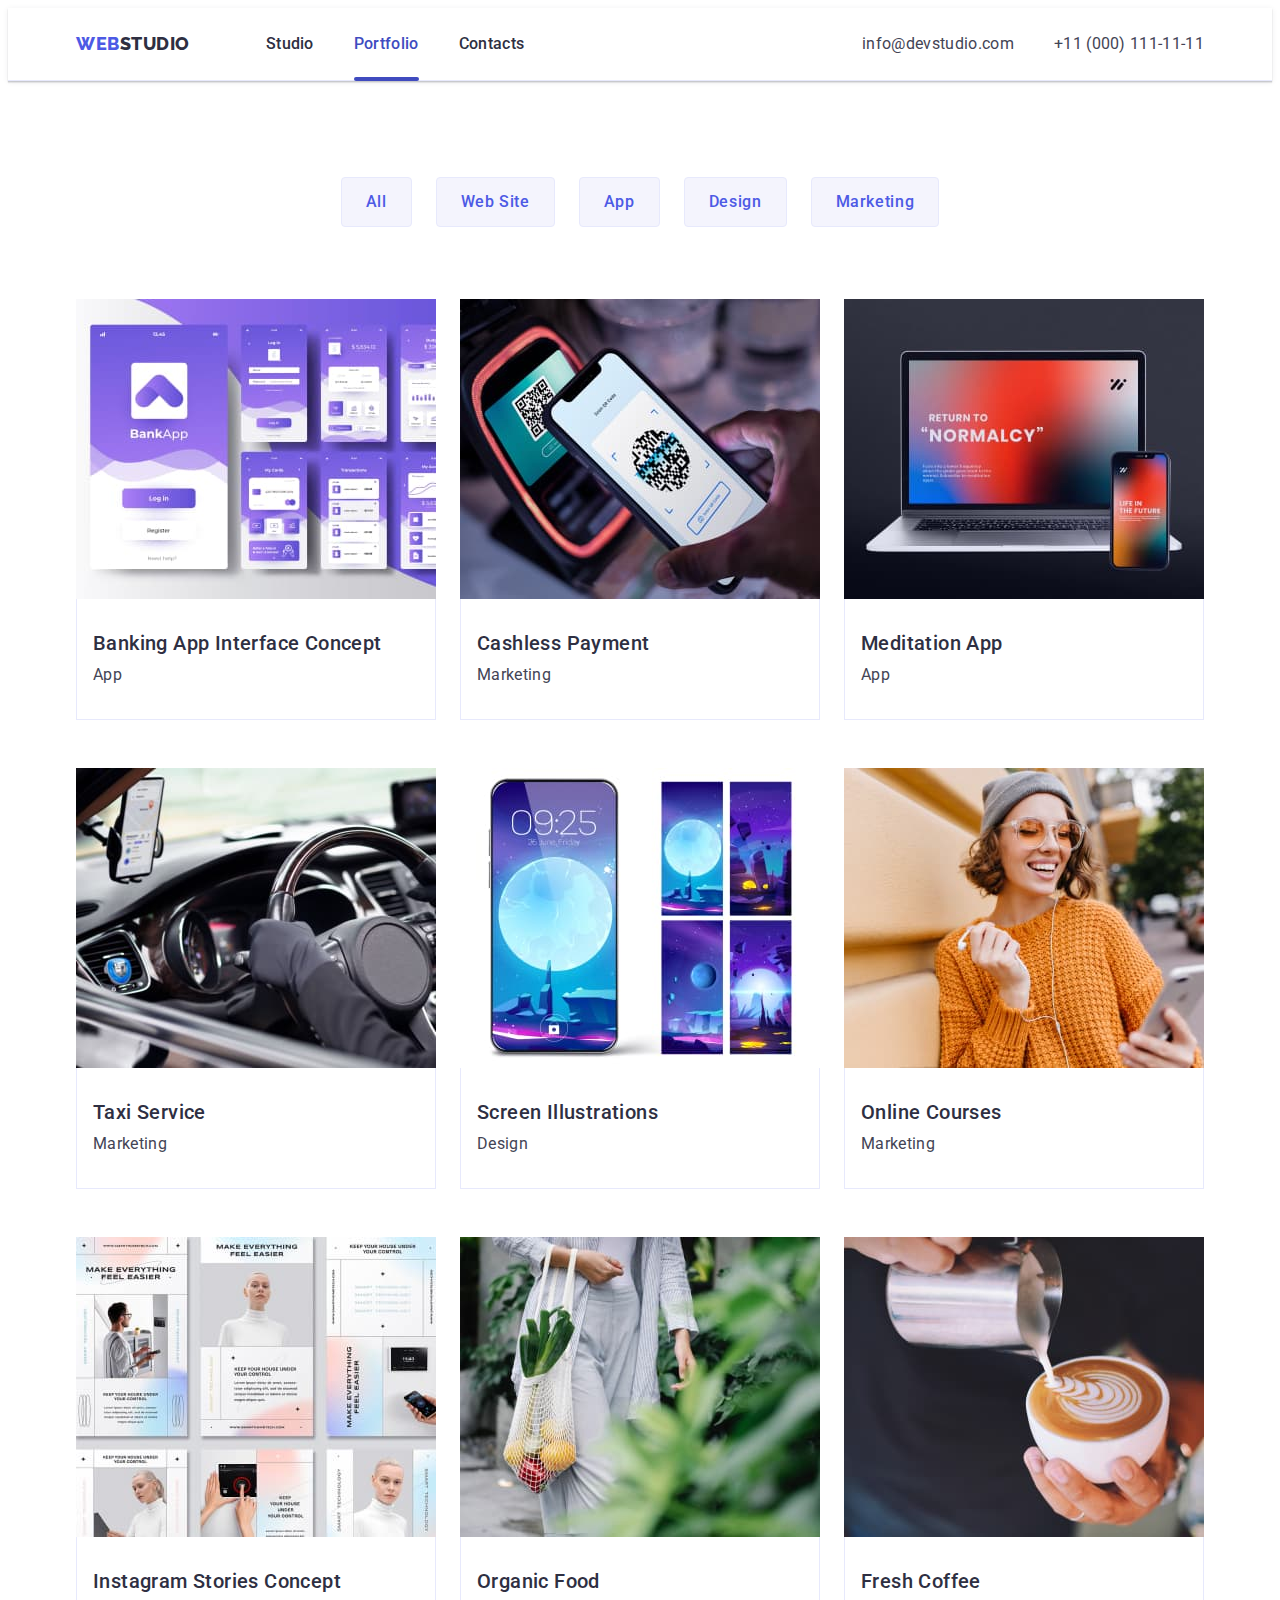
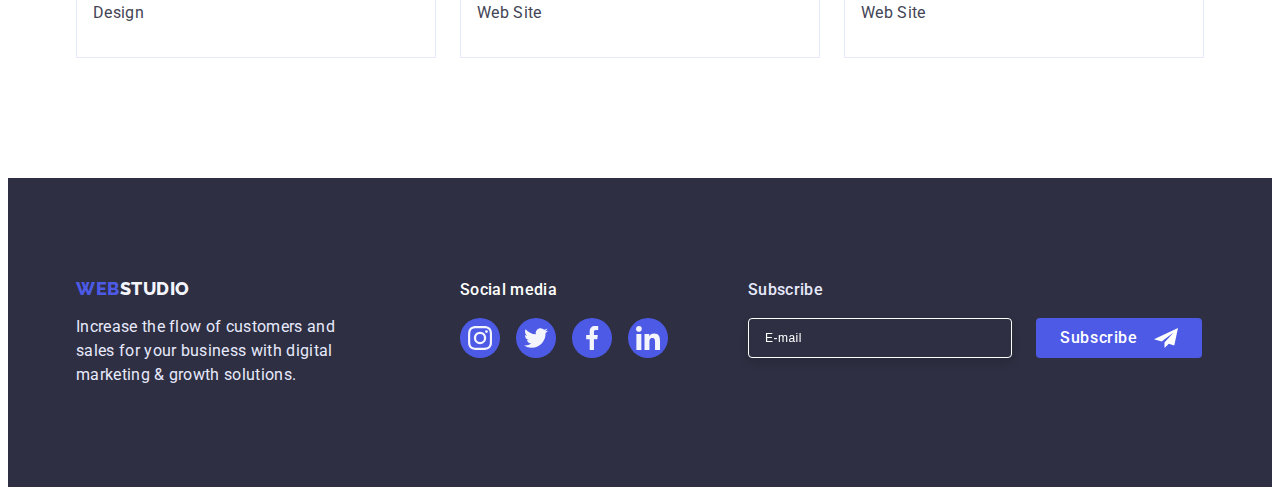
==== portfolio.html @ 3fc8515e "Initial commit" ====
<!DOCTYPE html>
<html lang="en">
  <head>
    <meta charset="UTF-8" />
    <meta http-equiv="X-UA-Compatible" content="IE=edge" />
    <meta name="viewport" content="width=device-width, initial-scale=1.0" />
    <title>WebStudio</title>
    <link rel="preconnect" href="https://fonts.googleapis.com" />
    <link rel="preconnect" href="https://fonts.gstatic.com" crossorigin />
    <link
      href="https://fonts.googleapis.com/css2?family=Raleway:wght@800&family=Roboto:wght@400;500;700;900&display=swap"
      rel="stylesheet"
    />
    <link
      rel="stylesheet"
      href="https://cdnjs.cloudflare.com/ajax/libs/modern-normalize/1.1.0/modern-normalize.min.css"
      integrity="sha512-wpPYUAdjBVSE4KJnH1VR1HeZfpl1ub8YT/NKx4PuQ5NmX2tKuGu6U/JRp5y+Y8XG2tV+wKQpNHVUX03MfMFn9Q=="
      crossorigin="anonymous"
      referrerpolicy="no-referrer"
    />
    <link rel="stylesheet" href="./css/styles.css" />
  </head>
  <body>
    <!-- Top line -->
    <header class="top-line">
      <div class="container">
        <div class="nav-box">
          <nav class="navigation">
            <a href="./index.html" class="logo link"
              >Web<span class="decoration-color">Studio</span></a
            >
            <ul class="site-nav list">
              <li class="site-nav-item">
                <a href="./index.html" class="site-nav-link link">Studio</a>
              </li>
              <li class="site-nav-item">
                <a
                  href="./portfolio.html"
                  class="site-nav-link current-page link"
                  >Portfolio</a
                >
              </li>
              <li class="site-nav-item">
                <a href="" class="site-nav-link link">Contacts</a>
              </li>
            </ul>
          </nav>

          <address class="contact">
            <ul class="contact-list list">
              <li class="contact-item">
                <a href="mailto:info@devstudio.com" class="contact-link link"
                  >info@devstudio.com</a
                >
              </li>
              <li class="contact-item">
                <a href="tel:+110001111111" class="contact-link link"
                  >+11 (000) 111-11-11</a
                >
              </li>
            </ul>
          </address>
        </div>
      </div>
    </header>

    <!-- Filters -->
    <main>
      <section class="portfolio-hero">
        <div class="container">
          <h1 class="portfolio-main">Main content</h1>
          <ul class="portfolio-nav list">
            <li class="portfolio-nav-item">
              <button type="button" class="button-portfolio">All</button>
            </li>
            <li class="portfolio-nav-item">
              <button type="button" class="button-portfolio">Web Site</button>
            </li>
            <li class="portfolio-nav-item">
              <button type="button" class="button-portfolio">App</button>
            </li>
            <li class="portfolio-nav-item">
              <button type="button" class="button-portfolio">Design</button>
            </li>
            <li class="portfolio-nav-item">
              <button type="button" class="button-portfolio">Marketing</button>
            </li>
          </ul>

          <ul class="portfolio-list list">
            <!-- Row 1 -->
            <li class="portfolio-item">
              <a href="" class="card-link link">
                <div class="card">
                  <img
                    src="./images/img4.jpg"
                    alt="Banking App Interface Concept"
                    width="360"
                  />
                  <p class="overlay text">
                    14 Stylish and User-Friendly App Design Concepts · Task
                    Manager App · Calorie Tracker App · Exotic Fruit Ecommerce
                    App · Cloud Storage App
                  </p>
                </div>

                <div class="card-content">
                  <h2 class="portfolio-card description-title">
                    Banking App Interface Concept
                  </h2>
                  <p class="card-text text">App</p>
                </div>
              </a>
            </li>

            <li class="portfolio-item">
              <a href="" class="card-link link">
                <div class="card">
                  <img
                    src="./images/img5.jpg"
                    alt="Cashless Payment"
                    width="360"
                  />
                  <p class="overlay text">
                    14 Stylish and User-Friendly App Design Concepts · Task
                    Manager App · Calorie Tracker App · Exotic Fruit Ecommerce
                    App · Cloud Storage App
                  </p>
                </div>

                <div class="card-content">
                  <h2 class="portfolio-card description-title">
                    Cashless Payment
                  </h2>
                  <p class="card-text text">Marketing</p>
                </div>
              </a>
            </li>

            <li class="portfolio-item">
              <a href="" class="card-link link">
                <div class="card">
                  <img
                    src="./images/img6.jpg"
                    alt="Meditaion App"
                    width="360"
                  />
                  <p class="overlay text">
                    14 Stylish and User-Friendly App Design Concepts · Task
                    Manager App · Calorie Tracker App · Exotic Fruit Ecommerce
                    App · Cloud Storage App
                  </p>
                </div>

                <div class="card-content">
                  <h2 class="portfolio-card description-title">
                    Meditation App
                  </h2>
                  <p class="card-text text">App</p>
                </div>
              </a>
            </li>

            <!-- Row 2 -->
            <li class="portfolio-item">
              <a href="" class="card-link link">
                <div class="card">
                  <img src="./images/img7.jpg" alt="Taxi Service" width="360" />
                  <p class="overlay text">
                    14 Stylish and User-Friendly App Design Concepts · Task
                    Manager App · Calorie Tracker App · Exotic Fruit Ecommerce
                    App · Cloud Storage App
                  </p>
                </div>

                <div class="card-content">
                  <h2 class="portfolio-card description-title">Taxi Service</h2>
                  <p class="card-text text">Marketing</p>
                </div>
              </a>
            </li>

            <li class="portfolio-item">
              <a href="" class="card-link link">
                <div class="card">
                  <img
                    src="./images/img8.jpg"
                    alt="Screen Illustrations"
                    width="360"
                  />
                  <p class="overlay text">
                    14 Stylish and User-Friendly App Design Concepts · Task
                    Manager App · Calorie Tracker App · Exotic Fruit Ecommerce
                    App · Cloud Storage App
                  </p>
                </div>

                <div class="card-content">
                  <h2 class="portfolio-card description-title">
                    Screen Illustrations
                  </h2>
                  <p class="card-text text">Design</p>
                </div>
              </a>
            </li>

            <li class="portfolio-item">
              <a href="" class="card-link link">
                <div class="card">
                  <img
                    src="./images/img9.jpg"
                    alt="Online Courses"
                    width="360"
                  />
                  <p class="overlay text">
                    14 Stylish and User-Friendly App Design Concepts · Task
                    Manager App · Calorie Tracker App · Exotic Fruit Ecommerce
                    App · Cloud Storage App
                  </p>
                </div>

                <div class="card-content">
                  <h2 class="portfolio-card description-title">
                    Online Courses
                  </h2>
                  <p class="card-text text">Marketing</p>
                </div>
              </a>
            </li>

            <!-- Row 3 -->
            <li class="portfolio-item">
              <a href="" class="card-link link">
                <div class="card">
                  <img
                    src="./images/img10.jpg"
                    alt="Instagram Stories Concept"
                    width="360"
                  />
                  <p class="overlay text">
                    14 Stylish and User-Friendly App Design Concepts · Task
                    Manager App · Calorie Tracker App · Exotic Fruit Ecommerce
                    App · Cloud Storage App
                  </p>
                </div>

                <div class="card-content">
                  <h2 class="portfolio-card description-title">
                    Instagram Stories Concept
                  </h2>
                  <p class="card-text text">Design</p>
                </div>
              </a>
            </li>

            <li class="portfolio-item">
              <a href="" class="card-link link">
                <div class="card">
                  <img
                    src="./images/img11.jpg"
                    alt="Organic Food"
                    width="360"
                  />
                  <p class="overlay text">
                    14 Stylish and User-Friendly App Design Concepts · Task
                    Manager App · Calorie Tracker App · Exotic Fruit Ecommerce
                    App · Cloud Storage App
                  </p>
                </div>

                <div class="card-content">
                  <h2 class="portfolio-card description-title">Organic Food</h2>
                  <p class="card-text text">Web Site</p>
                </div>
              </a>
            </li>

            <li class="portfolio-item">
              <a href="" class="card-link link">
                <div class="card">
                  <img
                    src="./images/img12.jpg"
                    alt="Fresh Coffee"
                    width="360"
                  />
                  <p class="overlay text">
                    14 Stylish and User-Friendly App Design Concepts · Task
                    Manager App · Calorie Tracker App · Exotic Fruit Ecommerce
                    App · Cloud Storage App
                  </p>
                </div>

                <div class="card-content">
                  <h2 class="portfolio-card description-title">Fresh Coffee</h2>
                  <p class="card-text text">Web Site</p>
                </div>
              </a>
            </li>
          </ul>
        </div>
      </section>
    </main>

    <!-- Footer -->
    <footer class="footer">
      <div class="footer-content container">
        <div class="footer-logo">
          <a href="./index.html" class="logo link"
            >Web<span class="decoration-color-footer">Studio</span></a
          >
          <p class="footer-text">
            Increase the flow of customers and sales for your business with
            digital marketing & growth solutions.
          </p>
        </div>

        <div class="footer-social-links">
          <p class="soc-link-text">Social media</p>
          <ul class="footer-social-list list">
            <li class="footer-social-item">
              <a href="" class="footer-social-link">
                <svg class="footer-social-icon" width="24" height="24">
                  <use href="./images/icons.svg#icon-instagram"></use>
                </svg>
              </a>
            </li>
            <li class="footer-social-item">
              <a href="" class="footer-social-link">
                <svg class="footer-social-icon" width="24" height="24">
                  <use href="./images/icons.svg#icon-twitter"></use>
                </svg>
              </a>
            </li>
            <li class="footer-social-item">
              <a href="" class="footer-social-link">
                <svg class="footer-social-icon" width="24" height="24">
                  <use href="./images/icons.svg#icon-facebook"></use>
                </svg>
              </a>
            </li>
            <li class="footer-social-item">
              <a href="" class="footer-social-link">
                <svg class="footer-social-icon" width="24" height="24">
                  <use href="./images/icons.svg#icon-linkedin"></use>
                </svg>
              </a>
            </li>
          </ul>
        </div>

        <div class="footer-subscribe-form">
          <p class="subscribe-form-text">Subscribe</p>
          <form class="footer-form">
            <label class="footer-form-field">
              <input
                type="email"
                name="email"
                class="footer-form-input"
                placeholder="E-mail"
              />
            </label>
            <button type="submit" class="footer-form-submit">
              Subscribe
              <svg class="footer-form-submit-icon" width="24" height="24">
                <use href="./images/icons.svg#icon-send_icon"></use>
              </svg>
            </button>
          </form>
        </div>
      </div>
    </footer>
  </body>
</html>
---- css/styles.css ----
:root {
  --primery-text-color: #434455;
  --title-text-color: #2e2f42;
  --main-beckground-color: #e5e5e5;
  --dark-beckground-color: #2e2f42;
  --primery-brand: #4d5ae5;
  --accent: #e7e9fc;
  --white: #ffffff;
  --light: #f4f4fd;
  --subtitle-text: #8e8f99;
  --pressed: #404bbf;
  --success: #31d0aa;

  --card-set-gap: 24px;
}

html {
  box-sizing: border-box;
}
*,
*::before,
*::after {
  box-sizing: border-box;
}

body {
  background-color: var(--white);
  color: var(--primery-text-color);
  font-family: "Roboto", sans-serif;
  font-size: 16px;
}

h1,
h2,
h3,
h4,
h5,
h6,
p,
ul {
  margin: 0;
  padding: 0;
}

img {
  display: block;
  max-width: 100%;
  height: auto;
}

button {
  cursor: pointer;
}

.list {
  list-style: none;
}

.link {
  text-decoration: none;
}

.text {
  color: var(--primery-text-color);
  line-height: 1.5;
  letter-spacing: 0.02em;
}

.visually-hiden {
  position: absolute;
  width: 1px;
  height: 1px;
  margin: -1px;
  border: 0;
  padding: 0;
  white-space: nowrap;
  clip-path: inset(100%);
  clip: rect(0 0 0 0);
  overflow: hidden;
}

/* header */

.top-line {
  border-bottom: 1px solid #e7e9fc;
  box-shadow: 0px 2px 1px rgba(46, 47, 66, 0.08),
    0px 1px 1px rgba(46, 47, 66, 0.16), 0px 1px 6px rgba(46, 47, 66, 0.08);
}

/* outline: 2px solid tomato; */

.container {
  width: 1158px;
  margin: 0 auto;
  padding: 0 15px;
}

.nav-box {
  display: flex;
}

.logo {
  font-family: "Raleway", sans-serif;
  font-style: normal;
  font-weight: 800;
  font-size: 18px;
  line-height: 1.17;
  letter-spacing: 0.03em;
  text-transform: uppercase;
  color: var(--primery-brand);
}

.navigation {
  display: flex;
  align-items: center;
}

.decoration-color {
  color: var(--title-text-color);
}

.site-nav {
  display: flex;
  margin-left: 76px;

  font-weight: 500;
  line-height: 1.5;
  letter-spacing: 0.02em;
}

.site-nav .site-nav-item + .site-nav-item {
  margin-left: 40px;
}

.site-nav-link {
  position: relative;
  display: block;
  padding-top: 24px;
  padding-bottom: 24px;

  color: var(--title-text-color);

  transition: color 250ms cubic-bezier(0.4, 0, 0.2, 1);
}

.current-page {
  color: var(--pressed);
}

.current-page::after {
  content: " ";
  position: absolute;
  left: 0;
  bottom: -1px;

  display: block;
  width: 100%;
  height: 4px;
  border-radius: 2px;
  background-color: var(--pressed);
}

.site-nav-link:hover,
.site-nav-link:focus {
  color: var(--pressed);
}

/* .site-nav-link::after {
  content: "";
  position: absolute;
  left: 0;
  bottom: 0;

  display: block;
  width: 100%;
  height: 4px;
  border-radius: 2px;
  background-color: var(--pressed);
  opacity: 0;

  transition: opacity 250ms cubic-bezier(0.4, 0, 0.2, 1);
}

.site-nav-link:hover::after,
.site-nav-link:focus::after {
  opacity: 1;
} */

.contact {
  margin-left: auto;
  font-style: normal;
}

.contact-list {
  display: flex;
}

.contact-list .contact-item + .contact-item {
  margin-left: 40px;
}

.contact-link {
  display: block;
  padding-top: 24px;
  padding-bottom: 24px;

  transition: color 250ms cubic-bezier(0.4, 0, 0.2, 1);

  color: var(--primery-text-color);
  line-height: 1.5;
  letter-spacing: 0.02em;
}

.contact-link:hover,
.contact-link:focus {
  color: var(--pressed);
}

/* hero image */

.hero-image {
  margin: 0 auto;
  padding: 188px 0;
  max-width: 1440px;

  background-image: linear-gradient(
      rgba(46, 47, 66, 0.7),
      rgba(46, 47, 66, 0.7)
    ),
    url(../images/hero-bg.jpg);
  background-repeat: no-repeat;
  background-position: center;
  background-size: cover;
  background-color: var(--dark-beckground-color);

  color: var(--white);
  text-align: center;
}

.hero-text {
  width: 496px;
  margin: 0 auto;

  font-size: 56px;
  line-height: 1.07;
  text-align: center;
  letter-spacing: 0.02em;
}

/* button */

.button {
  padding: 16px 32px;
  margin-top: 48px;
  min-width: 169px;
  border: transparent;
  border-radius: 4px;
  box-shadow: 0px 4px 4px rgba(0, 0, 0, 0.15);

  transition: background-color 250ms cubic-bezier(0.4, 0, 0.2, 1);

  color: var(--white);
  background-color: var(--primery-brand);
  font-family: "Roboto", sans-serif;
  font-weight: 500;
  font-size: 16px;
  line-height: 1.5;
  letter-spacing: 0.04em;
}

.button:hover,
.button:focus {
  background-color: var(--pressed);
  border-color: transparent;
  outline: none;
}

.button-portfolio {
  border-radius: 4px;
  padding: 12px 24px;
  min-width: 69px;
  border: 1px solid #e7e9fc;

  font-family: "Roboto", sans-serif;
  font-weight: 500;
  font-size: 16px;
  line-height: 1.5;
  letter-spacing: 0.04em;

  color: var(--primery-brand);
  background-color: var(--light);

  transition: color 250ms cubic-bezier(0.4, 0, 0.2, 1),
    background-color 250ms cubic-bezier(0.4, 0, 0.2, 1),
    border-color 250ms cubic-bezier(0.4, 0, 0.2, 1),
    box-shadow 250ms cubic-bezier(0.4, 0, 0.2, 1);
}

.button-portfolio:hover,
.button-portfolio:focus {
  background-color: var(--pressed);
  color: var(--white);
  border-color: transparent;
  box-shadow: 0px 3px 1px rgba(0, 0, 0, 0.1), 0px 2px 1px rgba(0, 0, 0, 0.08),
    0px 2px 2px rgba(0, 0, 0, 0.12);
}

/* section 1 */

.features {
  padding-top: 120px;
  padding-bottom: 120px;
}

.features-title {
  position: absolute;
  width: 1px;
  height: 1px;
  margin: -1px;
  border: 0;
  padding: 0;
  white-space: nowrap;
  clip-path: inset(100%);
  clip: rect(0 0 0 0);
  overflow: hidden;
}

.features-list {
  display: flex;
  justify-content: space-between;
}

.features-list > .features-item {
  flex-basis: calc((100% - 72px) / 4);
}

.feature-icon {
  display: flex;
  align-items: center;
  justify-content: center;
  min-height: 112px;
  margin-bottom: 8px;
  border-radius: 4px;

  background-color: var(--light);
}

.description-title {
  margin-bottom: 8px;

  font-weight: 500;
  color: var(--title-text-color);
  font-size: 20px;
  line-height: 1.2;
  letter-spacing: 0.02em;
}

/* section 2 */

.our-job {
  padding-bottom: 120px;
}

.section-title {
  font-size: 36px;
  line-height: 1.11;
  text-align: center;
  letter-spacing: 0.02em;
  text-transform: capitalize;
  color: var(--title-text-color);
}

.our-job-list {
  display: flex;
  margin-top: 72px;
  justify-content: space-between;
}

.our-job-list > .our-job-item {
  flex-basis: calc((100% - 48px) / 3);
}

/* section 3 */

.our-team-section {
  padding-top: 120px;
  padding-bottom: 120px;

  background-color: var(--light);
}

.team-list {
  display: flex;
  justify-content: space-between;
  margin-top: 72px;
}

.team-list-item {
  padding-bottom: 32px;
  text-align: center;
  box-shadow: 0px 1px 6px rgba(46, 47, 66, 0.08),
    0px 1px 1px rgba(46, 47, 66, 0.16), 0px 2px 1px rgba(46, 47, 66, 0.08);
  border-radius: 0px 0px 4px 4px;

  background-color: var(--white);
}

.team-item {
  margin-top: 32px;
}

.social-links {
  margin-top: 8px;
}

.social-link-list {
  display: flex;
  justify-content: center;
  align-items: center;
  gap: 24px;
  margin-top: 8px;
}

.social-link {
  display: flex;
  justify-content: center;
  align-items: center;
  width: 40px;
  height: 40px;
  border-radius: 50%;
  background-color: var(--primery-brand);

  transition: background-color 250ms cubic-bezier(0.4, 0, 0.2, 1);
}

.social-link:hover,
.social-link:focus {
  background-color: var(--pressed);
  outline: none;
}

.social-link-icon {
  fill: var(--light);
}

/* section 4 */

.customers {
  padding-top: 130px;
  padding-bottom: 120px;
}

.customers-list {
  display: flex;
  justify-content: center;
  align-items: center;
  gap: 24px;
  margin-top: 72px;
}

.customers-link {
  display: flex;
  justify-content: center;
  align-items: center;
  width: 168px;
  height: 88px;
  border: 1px solid var(--subtitle-text);
  border-radius: 4px;

  transition: border-color 250ms cubic-bezier(0.4, 0, 0.2, 1);
}

.customers-link:hover,
.customers-link:focus {
  border-color: var(--pressed);
}

.customers-icon {
  fill: var(--subtitle-text);

  transition: fill 250ms cubic-bezier(0.4, 0, 0.2, 1);
}

.customers-link:hover .customers-icon,
.customers-link:focus .customers-icon {
  fill: var(--pressed);
}

/* footer */

.footer {
  padding-top: 100px;
  padding-bottom: 100px;

  background-color: var(--dark-beckground-color);
  color: var(--accent);
}

.footer-content {
  display: flex;
  align-items: flex-start;
}

.footer-logo {
  width: 264px;
}

.decoration-color-footer {
  color: var(--light);
}

.footer-text {
  margin-top: 16px;
  width: 264px;

  line-height: 1.5;
  letter-spacing: 0.02em;
}

.footer-social-links {
  width: 208px;
  margin-left: 120px;
}

.soc-link-text {
  font-weight: 500;
  line-height: 1.5;
  letter-spacing: 0.02em;
  color: var(--white);
}

.footer-social-list {
  display: flex;
  justify-content: center;
  align-items: center;
  gap: 16px;
  margin-top: 16px;
}

.footer-social-link {
  display: flex;
  justify-content: center;
  align-items: center;
  width: 40px;
  height: 40px;
  border-radius: 50%;
  background-color: var(--primery-brand);

  transition: background-color 250ms cubic-bezier(0.4, 0, 0.2, 1);
}

.footer-social-link:hover,
.footer-social-link:focus {
  background-color: var(--success);
}

.footer-social-icon {
  fill: var(--light);
}

.footer-subscribe-form {
  margin-left: 80px;
}

.subscribe-form-text {
  font-weight: 500;
  font-size: 16px;
  line-height: 1.5;
  letter-spacing: 0.02em;
}

.footer-form {
  display: flex;
  align-items: center;
  gap: 24px;
  margin-top: 16px;
}

.footer-form-input {
  min-width: 264px;
  height: 40px;
  padding-left: 16px;
  background-color: var(--dark-beckground-color);
  color: var(--white);
  border: 1px solid #ffffff;
  filter: drop-shadow(0px 4px 4px rgba(0, 0, 0, 0.15));
  border-radius: 4px;
}

.footer-form-input::placeholder {
  font-size: 12px;
  line-height: 2;
  letter-spacing: 0.04em;
  color: var(--white);
}

.footer-form-submit {
  display: flex;
  justify-content: center;
  align-items: center;
  gap: 16px;
  padding: 8px 24px;
  border: transparent;
  border-radius: 4px;

  transition: background-color 250ms cubic-bezier(0.4, 0, 0.2, 1);

  color: var(--white);
  background-color: var(--primery-brand);
  font-family: "Roboto", sans-serif;
  font-weight: 500;
  font-size: 16px;
  line-height: 1.5;
  letter-spacing: 0.04em;
}

.footer-form-submit:hover,
.footer-form-submit:focus {
  background-color: var(--pressed);
}

/* Portfolio */

.portfolio-hero {
  padding-top: 96px;
  padding-bottom: 120px;
}

.portfolio-main {
  position: absolute;
  width: 1px;
  height: 1px;
  margin: -1px;
  border: 0;
  padding: 0;
  white-space: nowrap;
  clip-path: inset(100%);
  clip: rect(0 0 0 0);
  overflow: hidden;
}

/* portfolio nav */

.portfolio-nav {
  margin-right: auto;
  margin-left: auto;
  margin-bottom: 72px;
  display: flex;
  justify-content: center;
}

.portfolio-nav > .portfolio-nav-item + .portfolio-nav-item {
  margin-left: 24px;
}

.portfolio-list {
  display: flex;
  flex-wrap: wrap;
  row-gap: 48px;
  column-gap: 24px;
}

.portfolio-list > .portfolio-item {
  flex-basis: calc((100% - 48px) / 3);
}

.card-link {
  display: block;
  transition: box-shadow 250ms cubic-bezier(0.4, 0, 0.2, 1);
}

.card-link:hover,
.card-link:focus {
  box-shadow: 0px 1px 6px rgba(46, 47, 66, 0.08),
    0px 1px 1px rgba(46, 47, 66, 0.16), 0px 2px 1px rgba(46, 47, 66, 0.08);
}

.card-content {
  padding-top: 32px;
  padding-bottom: 32px;
  padding-left: 16px;
  border-left: 1px solid #e7e9fc;
  border-right: 1px solid #e7e9fc;
  border-bottom: 1px solid #e7e9fc;
}

.card {
  position: relative;
  overflow: hidden;
}

.overlay {
  position: absolute;
  left: 0;
  top: 0;
  width: 100%;
  height: 100%;
  overflow: auto;
  transform: translate(0, 100%);
  transition: transform 250ms cubic-bezier(0.4, 0, 0.2, 1);

  padding-top: 40px;
  padding-right: 32px;
  padding-left: 32px;
  color: var(--light);
  background-color: var(--primery-brand);
}

.card-link:hover .overlay,
.card-link:focus .overlay {
  transform: translate(0, 0);
}

/* Modal window  */

.backdrop {
  position: fixed;
  top: 0;
  left: 0;
  z-index: 100;
  width: 100%;
  height: 100%;
  background-color: rgba(46, 47, 66, 0.4);

  transition: opacity 250ms cubic-bezier(0.4, 0, 0.2, 1),
    visibility 250ms cubic-bezier(0.4, 0, 0.2, 1);
}

.backdrop.is-hidden {
  opacity: 0;
  visibility: hidden;
  pointer-events: none;
}

.modal {
  position: absolute;
  top: 50%;
  left: 50%;
  transform: translate(-50%, -50%);
  width: 408px;
  min-height: 584px;
  padding: 72px 24px 24px;

  background-color: var(--white);
}

.close-modal-btn {
  position: absolute;
  top: 24px;
  right: 24px;
  display: flex;
  justify-content: center;
  align-items: center;
  width: 24px;
  height: 24px;
  border-radius: 50%;

  background-color: var(--accent);
  border: 1px solid rgba(0, 0, 0, 0.1);
  padding: 0;

  transition: background-color 250ms cubic-bezier(0.4, 0, 0.2, 1);
}

.close-modal-btn:hover,
.close-modal-btn:focus {
  background-color: var(--pressed);
  outline: none;
}

.close-modal-icon {
  fill: var(--dark-beckground-color);
  transition: fill 250ms cubic-bezier(0.4, 0, 0.2, 1);
}

.close-modal-btn:hover .close-modal-icon,
.close-modal-btn:focus .close-modal-icon {
  fill: var(--white);
}

/* Modal form */

.modal-form {
  display: flex;
  flex-direction: column;
  margin-top: 16px;
}

.modal-request-text {
  font-weight: 500;
  font-size: 16px;
  line-height: 1.5;
  text-align: center;
  letter-spacing: 0.02em;

  color: var(--title-text-color);
}

.modal-form-field {
  margin-bottom: 8px;
}

.modal-form-input-descr {
  display: block;

  font-size: 12px;
  line-height: 1.17;
  letter-spacing: 0.04em;

  color: var(--subtitle-text);
}

.modal-form-input {
  width: 100%;
  height: 40px;
  border: 1px solid rgba(46, 47, 66, 0.4);
  border-radius: 4px;
  padding-left: 38px;

  color: var(--title-text-color);

  transition: border-color 250ms cubic-bezier(0.4, 0, 0.2, 1);
}

.modal-form-input:focus {
  border-color: var(--primery-brand);
  outline: none;
}

.modal-form-input-wrapper {
  display: block;
  position: relative;
  margin-top: 4px;
}

.modal-form-icon {
  position: absolute;
  display: flex;
  left: 16px;
  bottom: 8px;
  width: 18px;
  height: 24px;

  fill: var(--title-text-color);

  transition: fill 250ms cubic-bezier(0.4, 0, 0.2, 1);
}

.modal-form-input:focus + .modal-form-icon {
  fill: var(--primery-brand);
}

.modal-form-message {
  display: block;
  margin-top: 4px;
  padding: 8px 16px;
  width: 100%;
  height: 120px;
  resize: none;

  color: var(--title-text-color);
  border: 1px solid rgba(46, 47, 66, 0.4);
  border-radius: 4px;

  transition: border-color 250ms cubic-bezier(0.4, 0, 0.2, 1);
}

.modal-form-message:focus {
  outline: none;
  border-color: var(--primery-brand);
}

.modal-form-message::placeholder {
  font-size: 12px;
  line-height: 1.17;
  letter-spacing: 0.04em;
  color: rgba(46, 47, 66, 0.4);
}

.modal-form-check-descr {
  display: flex;
  align-items: center;
  margin-top: 16px;

  font-size: 12px;
  line-height: 1.17;
  letter-spacing: 0.04em;
  color: var(--subtitle-text);
}

.modal-form-check-copy {
  position: relative;
  width: 16px;
  height: 16px;
  border: 1px solid rgba(46, 47, 66, 0.4);
  border-radius: 2px;
  cursor: pointer;
  margin-right: 8px;

  transition: border-color 250ms cubic-bezier(0.4, 0, 0.2, 1),
    box-shadow 250ms cubic-bezier(0.4, 0, 0.2, 1);
}

.modal-form-check-copy-icon {
  position: absolute;
  left: -1px;
  top: -1px;
  width: 16px;
  height: 16px;
  opacity: 0;

  transition: opacity 250ms cubic-bezier(0.4, 0, 0.2, 1);
}

.modal-form-check:checked + * .modal-form-check-copy-icon {
  opacity: 1;
}

.modal-form-check:focus + * .modal-form-check-copy {
  border-color: var(--pressed);
  box-shadow: 0px 4px 4px rgba(0, 0, 0, 0.15);
}

.user-policy-link {
  color: var(--primery-brand);
}

.modal-form-submit {
  align-self: center;
  padding: 16px 32px;
  margin-top: 24px;
  min-width: 169px;
  border: transparent;
  border-radius: 4px;
  box-shadow: 0px 4px 4px rgba(0, 0, 0, 0.15);

  transition: background-color 250ms cubic-bezier(0.4, 0, 0.2, 1),
    border-color 250ms cubic-bezier(0.4, 0, 0.2, 1);

  color: var(--white);
  background-color: var(--primery-brand);
  font-family: "Roboto", sans-serif;
  font-weight: 500;
  font-size: 16px;
  line-height: 1.5;
  letter-spacing: 0.04em;
}

.modal-form-submit:hover,
.modal-form-submit:focus {
  background-color: var(--pressed);
  border-color: transparent;
}

/* .modal-form-check-descr::before {
  content: " ";
  display: block;
  width: 16px;
  height: 16px;
  border: 1px solid rgba(46, 47, 66, 0.4);
  border-radius: 2px;
  cursor: pointer;
}

.modal-form-check:checked + .modal-form-check-descr::before {
  background-image: url(../images/click-icon.svg);
  background-position: center;
}

.modal-form-check:focus + .modal-form-check-descr::before {
  outline: none;
  border-color: var(--pressed);
  background-image: url(../images/click-icon.svg);
  background-position: center;
} */
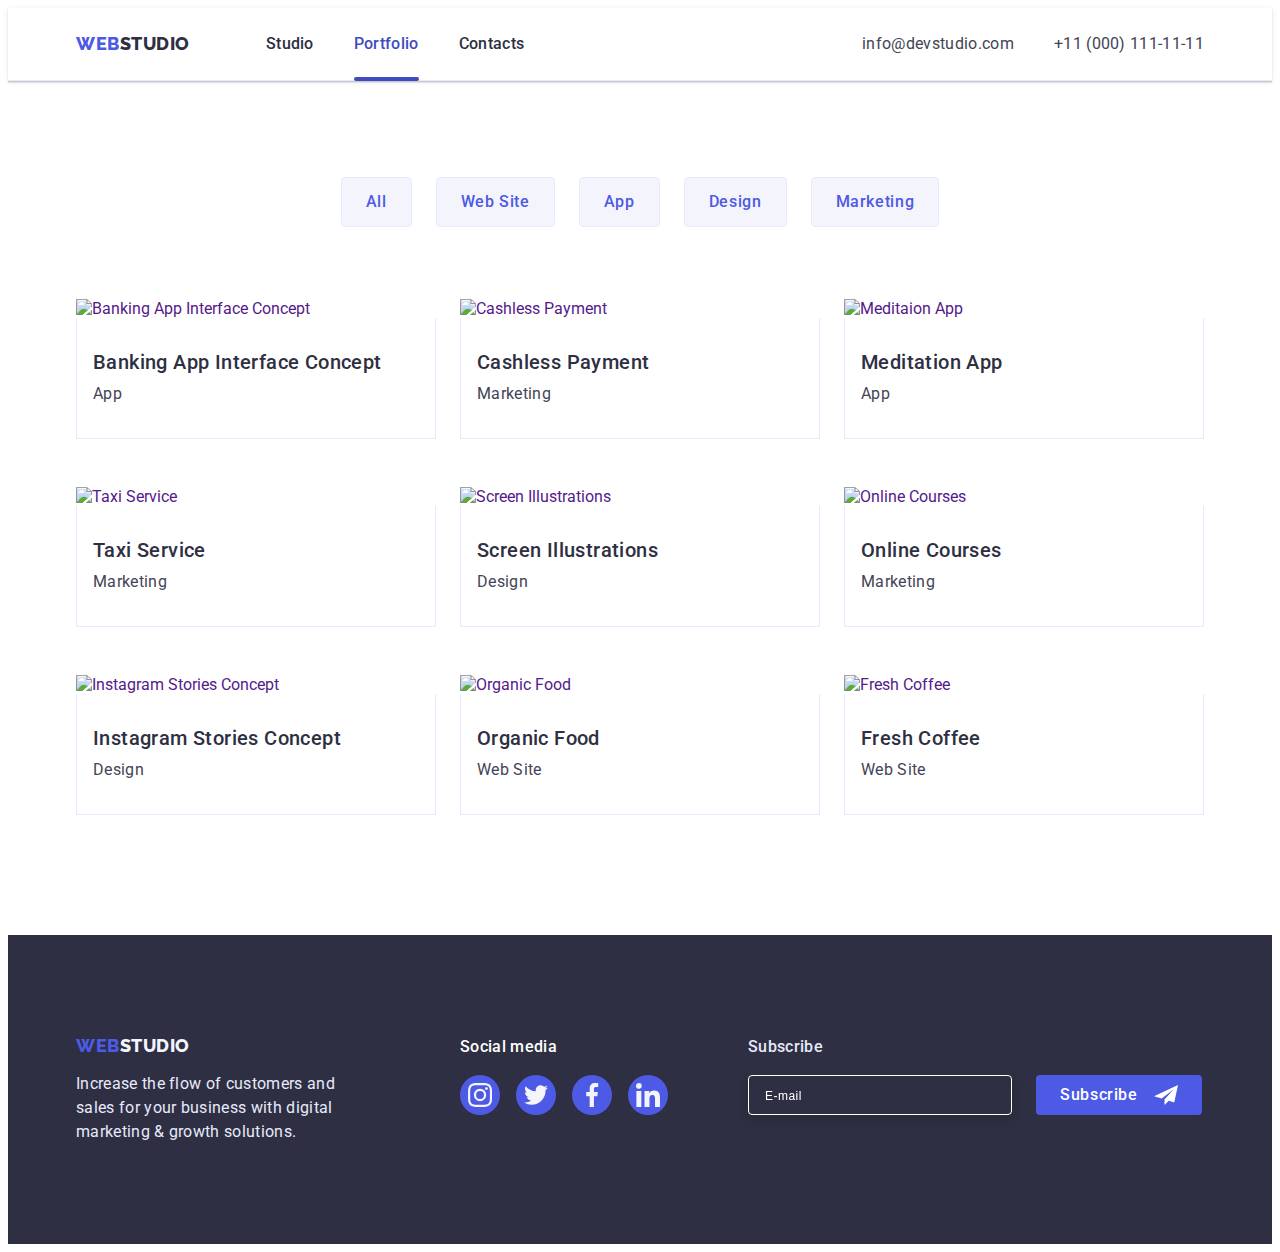
==== commit 5963bc01: "Update portfolio" ====
--- a/portfolio.html
+++ b/portfolio.html
@@ -19,6 +19,16 @@
       referrerpolicy="no-referrer"
     />
     <link rel="stylesheet" href="./css/styles.css" />
+    <link
+      rel="stylesheet"
+      href="./css/tablet.css"
+      media="screen and (min-width: 768px)"
+    />
+    <link
+      rel="stylesheet"
+      href="./css/desktop.css"
+      media="screen and (min-width: 1158px)"
+    />
   </head>
   <body>
     <!-- Top line -->
@@ -26,7 +36,7 @@
       <div class="container">
         <div class="nav-box">
           <nav class="navigation">
-            <a href="./index.html" class="logo link"
+            <a href="./index.html" class="logo link header-logo"
               >Web<span class="decoration-color">Studio</span></a
             >
             <ul class="site-nav list">
@@ -45,7 +55,11 @@
               </li>
             </ul>
           </nav>
-
+          <button type="button" class="mobile-menu-open" data-menu-open>
+            <svg class="mobile-menu-open-icon" width="32" height="22">
+              <use href="./images/icons.svg#icon-burger"></use>
+            </svg>
+          </button>
           <address class="contact">
             <ul class="contact-list list">
               <li class="contact-item">
@@ -62,13 +76,89 @@
           </address>
         </div>
       </div>
+      <div class="mobile-menu" data-menu>
+        <div class="container mobile-menu-container">
+          <button type="button" class="mobile-menu-close-btn" data-menu-close>
+            <svg class="mobile-menu-close-btn-icon" width="8" height="8">
+              <use href="./images/icons.svg#icon-close-modal"></use>
+            </svg>
+          </button>
+          <nav class="contact-mobile">
+            <ul class="site-nav-mobile list">
+              <li class="site-nav-item-mobile">
+                <a href="./index.html" class="site-nav-link-mobile link"
+                  >Studio</a
+                >
+              </li>
+              <li class="site-nav-item-mobile">
+                <a href="./portfolio.html" class="site-nav-link-mobile link"
+                  >Portfolio</a
+                >
+              </li>
+              <li class="site-nav-item-mobile">
+                <a href="" class="site-nav-link-mobile link">Contacts</a>
+              </li>
+            </ul>
+          </nav>
+          <address class="contact-mobile">
+            <ul class="contact-list-mobile list">
+              <li class="contact-item-mobile">
+                <a
+                  href="tel:+110001111111"
+                  class="contact-link-mobile link mob-tel"
+                  >+11 (000) 111-11-11</a
+                >
+              </li>
+              <li class="contact-item-mobile">
+                <a
+                  href="mailto:info@devstudio.com"
+                  class="contact-link-mobile link"
+                  >info@devstudio.com</a
+                >
+              </li>
+            </ul>
+          </address>
+          <div class="mobile-social-links">
+            <ul class="mobile-social-list list">
+              <li class="mobile-social-item">
+                <a href="" class="mobile-social-link">
+                  <svg class="mobile-social-icon" width="24" height="24">
+                    <use href="./images/icons.svg#icon-instagram"></use>
+                  </svg>
+                </a>
+              </li>
+              <li class="mobile-social-item">
+                <a href="" class="mobile-social-link">
+                  <svg class="mobile-social-icon" width="24" height="24">
+                    <use href="./images/icons.svg#icon-twitter"></use>
+                  </svg>
+                </a>
+              </li>
+              <li class="mobile-social-item">
+                <a href="" class="mobile-social-link">
+                  <svg class="mobile-social-icon" width="24" height="24">
+                    <use href="./images/icons.svg#icon-facebook"></use>
+                  </svg>
+                </a>
+              </li>
+              <li class="mobile-social-item">
+                <a href="" class="mobile-social-link">
+                  <svg class="mobile-social-icon" width="24" height="24">
+                    <use href="./images/icons.svg#icon-linkedin"></use>
+                  </svg>
+                </a>
+              </li>
+            </ul>
+          </div>
+        </div>
+      </div>
     </header>
 
     <!-- Filters -->
     <main>
       <section class="portfolio-hero">
         <div class="container">
-          <h1 class="portfolio-main">Main content</h1>
+          <h1 class="visually-hiden">Main content</h1>
           <ul class="portfolio-nav list">
             <li class="portfolio-nav-item">
               <button type="button" class="button-portfolio">All</button>
@@ -92,11 +182,58 @@
             <li class="portfolio-item">
               <a href="" class="card-link link">
                 <div class="card">
-                  <img
-                    src="./images/img4.jpg"
-                    alt="Banking App Interface Concept"
-                    width="360"
-                  />
+                  <picture>
+                    <source
+                      srcset="./images/img4.webp 1x, ./images/img4@2x.webp 2x"
+                      media="(min-width: 1158px)"
+                      type="image/webp"
+                    />
+
+                    <source
+                      srcset="./images/img4.jpg 1x, ./images/img4@2x.jpg 2x"
+                      media="(min-width: 1158px)"
+                    />
+
+                    <source
+                      srcset="
+                        ./images/img4-tablet.webp    1x,
+                        ./images/img4-tablet@2x.webp 2x
+                      "
+                      media="(min-width: 768px)"
+                      type="image/webp"
+                    />
+
+                    <source
+                      srcset="
+                        ./images/img4-tablet.jpg    1x,
+                        ./images/img4-tablet@2x.jpg 2x
+                      "
+                      media="(min-width: 768px)"
+                    />
+
+                    <source
+                      srcset="
+                        ./images/img4-mob.webp    1x,
+                        ./images/img4-mob@2x.webp 2x
+                      "
+                      media="(max-width: 767px)"
+                      type="image/webp"
+                    />
+
+                    <source
+                      srcset="
+                        ./images/img4-mob.jpg    1x,
+                        ./images/img4-mob@2x.jpg 2x
+                      "
+                      media="(max-width: 767px)"
+                    />
+
+                    <img
+                      src="./images/img4.jpg"
+                      alt="Banking App Interface Concept"
+                      min-width="360"
+                    />
+                  </picture>
                   <p class="overlay text">
                     14 Stylish and User-Friendly App Design Concepts · Task
                     Manager App · Calorie Tracker App · Exotic Fruit Ecommerce
@@ -116,11 +253,58 @@
             <li class="portfolio-item">
               <a href="" class="card-link link">
                 <div class="card">
-                  <img
-                    src="./images/img5.jpg"
-                    alt="Cashless Payment"
-                    width="360"
-                  />
+                  <picture>
+                    <source
+                      srcset="./images/img5.webp 1x, ./images/img5@2x.webp 2x"
+                      media="(min-width: 1158px)"
+                      type="image/webp"
+                    />
+
+                    <source
+                      srcset="./images/img5.jpg 1x, ./images/img5@2x.jpg 2x"
+                      media="(min-width: 1158px)"
+                    />
+
+                    <source
+                      srcset="
+                        ./images/img5-tablet.webp    1x,
+                        ./images/img5-tablet@2x.webp 2x
+                      "
+                      media="(min-width: 768px)"
+                      type="image/webp"
+                    />
+
+                    <source
+                      srcset="
+                        ./images/img5-tablet.jpg    1x,
+                        ./images/img5-tablet@2x.jpg 2x
+                      "
+                      media="(min-width: 768px)"
+                    />
+
+                    <source
+                      srcset="
+                        ./images/img5-mob.webp    1x,
+                        ./images/img5-mob@2x.webp 2x
+                      "
+                      media="(max-width: 767px)"
+                      type="image/webp"
+                    />
+
+                    <source
+                      srcset="
+                        ./images/img5-mob.jpg    1x,
+                        ./images/img5-mob@2x.jpg 2x
+                      "
+                      media="(max-width: 767px)"
+                    />
+
+                    <img
+                      src="./images/img5.jpg"
+                      alt="Cashless Payment"
+                      min-width="360"
+                    />
+                  </picture>
                   <p class="overlay text">
                     14 Stylish and User-Friendly App Design Concepts · Task
                     Manager App · Calorie Tracker App · Exotic Fruit Ecommerce
@@ -140,11 +324,58 @@
             <li class="portfolio-item">
               <a href="" class="card-link link">
                 <div class="card">
-                  <img
-                    src="./images/img6.jpg"
-                    alt="Meditaion App"
-                    width="360"
-                  />
+                  <picture>
+                    <source
+                      srcset="./images/img6.webp 1x, ./images/img6@2x.webp 2x"
+                      media="(min-width: 1158px)"
+                      type="image/webp"
+                    />
+
+                    <source
+                      srcset="./images/img6.jpg 1x, ./images/img6@2x.jpg 2x"
+                      media="(min-width: 1158px)"
+                    />
+
+                    <source
+                      srcset="
+                        ./images/img6-tablet.webp    1x,
+                        ./images/img6-tablet@2x.webp 2x
+                      "
+                      media="(min-width: 768px)"
+                      type="image/webp"
+                    />
+
+                    <source
+                      srcset="
+                        ./images/img6-tablet.jpg    1x,
+                        ./images/img6-tablet@2x.jpg 2x
+                      "
+                      media="(min-width: 768px)"
+                    />
+
+                    <source
+                      srcset="
+                        ./images/img6-mob.webp    1x,
+                        ./images/img6-mob@2x.webp 2x
+                      "
+                      media="(max-width: 767px)"
+                      type="image/webp"
+                    />
+
+                    <source
+                      srcset="
+                        ./images/img6-mob.jpg    1x,
+                        ./images/img6-mob@2x.jpg 2x
+                      "
+                      media="(max-width: 767px)"
+                    />
+
+                    <img
+                      src="./images/img6.jpg"
+                      alt="Meditaion App"
+                      min-width="360"
+                    />
+                  </picture>
                   <p class="overlay text">
                     14 Stylish and User-Friendly App Design Concepts · Task
                     Manager App · Calorie Tracker App · Exotic Fruit Ecommerce
@@ -165,7 +396,58 @@
             <li class="portfolio-item">
               <a href="" class="card-link link">
                 <div class="card">
-                  <img src="./images/img7.jpg" alt="Taxi Service" width="360" />
+                  <picture>
+                    <source
+                      srcset="./images/img7.webp 1x, ./images/img7@2x.webp 2x"
+                      media="(min-width: 1158px)"
+                      type="image/webp"
+                    />
+
+                    <source
+                      srcset="./images/img7.jpg 1x, ./images/img7@2x.jpg 2x"
+                      media="(min-width: 1158px)"
+                    />
+
+                    <source
+                      srcset="
+                        ./images/img7-tablet.webp    1x,
+                        ./images/img7-tablet@2x.webp 2x
+                      "
+                      media="(min-width: 768px)"
+                      type="image/webp"
+                    />
+
+                    <source
+                      srcset="
+                        ./images/img7-tablet.jpg    1x,
+                        ./images/img7-tablet@2x.jpg 2x
+                      "
+                      media="(min-width: 768px)"
+                    />
+
+                    <source
+                      srcset="
+                        ./images/img7-mob.webp    1x,
+                        ./images/img7-mob@2x.webp 2x
+                      "
+                      media="(max-width: 767px)"
+                      type="image/webp"
+                    />
+
+                    <source
+                      srcset="
+                        ./images/img7-mob.jpg    1x,
+                        ./images/img7-mob@2x.jpg 2x
+                      "
+                      media="(max-width: 767px)"
+                    />
+
+                    <img
+                      src="./images/img7.jpg"
+                      alt="Taxi Service"
+                      min-width="360"
+                    />
+                  </picture>
                   <p class="overlay text">
                     14 Stylish and User-Friendly App Design Concepts · Task
                     Manager App · Calorie Tracker App · Exotic Fruit Ecommerce
@@ -183,11 +465,58 @@
             <li class="portfolio-item">
               <a href="" class="card-link link">
                 <div class="card">
-                  <img
-                    src="./images/img8.jpg"
-                    alt="Screen Illustrations"
-                    width="360"
-                  />
+                  <picture>
+                    <source
+                      srcset="./images/img8.webp 1x, ./images/img8@2x.webp 2x"
+                      media="(min-width: 1158px)"
+                      type="image/webp"
+                    />
+
+                    <source
+                      srcset="./images/img8.jpg 1x, ./images/img8@2x.jpg 2x"
+                      media="(min-width: 1158px)"
+                    />
+
+                    <source
+                      srcset="
+                        ./images/img8-tablet.webp    1x,
+                        ./images/img8-tablet@2x.webp 2x
+                      "
+                      media="(min-width: 768px)"
+                      type="image/webp"
+                    />
+
+                    <source
+                      srcset="
+                        ./images/img8-tablet.jpg    1x,
+                        ./images/img8-tablet@2x.jpg 2x
+                      "
+                      media="(min-width: 768px)"
+                    />
+
+                    <source
+                      srcset="
+                        ./images/img8-mob.webp    1x,
+                        ./images/img8-mob@2x.webp 2x
+                      "
+                      media="(max-width: 767px)"
+                      type="image/webp"
+                    />
+
+                    <source
+                      srcset="
+                        ./images/img8-mob.jpg    1x,
+                        ./images/img8-mob@2x.jpg 2x
+                      "
+                      media="(max-width: 767px)"
+                    />
+
+                    <img
+                      src="./images/img8.jpg"
+                      alt="Screen Illustrations"
+                      min-width="360"
+                    />
+                  </picture>
                   <p class="overlay text">
                     14 Stylish and User-Friendly App Design Concepts · Task
                     Manager App · Calorie Tracker App · Exotic Fruit Ecommerce
@@ -207,11 +536,58 @@
             <li class="portfolio-item">
               <a href="" class="card-link link">
                 <div class="card">
-                  <img
-                    src="./images/img9.jpg"
-                    alt="Online Courses"
-                    width="360"
-                  />
+                  <picture>
+                    <source
+                      srcset="./images/img9.webp 1x, ./images/img9@2x.webp 2x"
+                      media="(min-width: 1158px)"
+                      type="image/webp"
+                    />
+
+                    <source
+                      srcset="./images/img9.jpg 1x, ./images/img9@2x.jpg 2x"
+                      media="(min-width: 1158px)"
+                    />
+
+                    <source
+                      srcset="
+                        ./images/img9-tablet.webp    1x,
+                        ./images/img9-tablet@2x.webp 2x
+                      "
+                      media="(min-width: 768px)"
+                      type="image/webp"
+                    />
+
+                    <source
+                      srcset="
+                        ./images/img9-tablet.jpg    1x,
+                        ./images/img9-tablet@2x.jpg 2x
+                      "
+                      media="(min-width: 768px)"
+                    />
+
+                    <source
+                      srcset="
+                        ./images/img9-mob.webp    1x,
+                        ./images/img9-mob@2x.webp 2x
+                      "
+                      media="(max-width: 767px)"
+                      type="image/webp"
+                    />
+
+                    <source
+                      srcset="
+                        ./images/img9-mob.jpg    1x,
+                        ./images/img9-mob@2x.jpg 2x
+                      "
+                      media="(max-width: 767px)"
+                    />
+
+                    <img
+                      src="./images/img9.jpg"
+                      alt="Online Courses"
+                      min-width="360"
+                    />
+                  </picture>
                   <p class="overlay text">
                     14 Stylish and User-Friendly App Design Concepts · Task
                     Manager App · Calorie Tracker App · Exotic Fruit Ecommerce
@@ -232,11 +608,58 @@
             <li class="portfolio-item">
               <a href="" class="card-link link">
                 <div class="card">
-                  <img
-                    src="./images/img10.jpg"
-                    alt="Instagram Stories Concept"
-                    width="360"
-                  />
+                  <picture>
+                    <source
+                      srcset="./images/img10.webp 1x, ./images/img10@2x.webp 2x"
+                      media="(min-width: 1158px)"
+                      type="image/webp"
+                    />
+
+                    <source
+                      srcset="./images/img10.jpg 1x, ./images/img10@2x.jpg 2x"
+                      media="(min-width: 1158px)"
+                    />
+
+                    <source
+                      srcset="
+                        ./images/img10-tablet.webp    1x,
+                        ./images/img10-tablet@2x.webp 2x
+                      "
+                      media="(min-width: 768px)"
+                      type="image/webp"
+                    />
+
+                    <source
+                      srcset="
+                        ./images/img10-tablet.jpg    1x,
+                        ./images/img10-tablet@2x.jpg 2x
+                      "
+                      media="(min-width: 768px)"
+                    />
+
+                    <source
+                      srcset="
+                        ./images/img10-mob.webp    1x,
+                        ./images/img10-mob@2x.webp 2x
+                      "
+                      media="(max-width: 767px)"
+                      type="image/webp"
+                    />
+
+                    <source
+                      srcset="
+                        ./images/img10-mob.jpg    1x,
+                        ./images/img10-mob@2x.jpg 2x
+                      "
+                      media="(max-width: 767px)"
+                    />
+
+                    <img
+                      src="./images/img10.jpg"
+                      alt="Instagram Stories Concept"
+                      min-width="360"
+                    />
+                  </picture>
                   <p class="overlay text">
                     14 Stylish and User-Friendly App Design Concepts · Task
                     Manager App · Calorie Tracker App · Exotic Fruit Ecommerce
@@ -256,11 +679,58 @@
             <li class="portfolio-item">
               <a href="" class="card-link link">
                 <div class="card">
-                  <img
-                    src="./images/img11.jpg"
-                    alt="Organic Food"
-                    width="360"
-                  />
+                  <picture>
+                    <source
+                      srcset="./images/img11.webp 1x, ./images/img11@2x.webp 2x"
+                      media="(min-width: 1158px)"
+                      type="image/webp"
+                    />
+
+                    <source
+                      srcset="./images/img11.jpg 1x, ./images/img11@2x.jpg 2x"
+                      media="(min-width: 1158px)"
+                    />
+
+                    <source
+                      srcset="
+                        ./images/img11-tablet.webp    1x,
+                        ./images/img11-tablet@2x.webp 2x
+                      "
+                      media="(min-width: 768px)"
+                      type="image/webp"
+                    />
+
+                    <source
+                      srcset="
+                        ./images/img11-tablet.jpg    1x,
+                        ./images/img11-tablet@2x.jpg 2x
+                      "
+                      media="(min-width: 768px)"
+                    />
+
+                    <source
+                      srcset="
+                        ./images/img11-mob.webp    1x,
+                        ./images/img11-mob@2x.webp 2x
+                      "
+                      media="(max-width: 767px)"
+                      type="image/webp"
+                    />
+
+                    <source
+                      srcset="
+                        ./images/img11-mob.jpg    1x,
+                        ./images/img11-mob@2x.jpg 2x
+                      "
+                      media="(max-width: 767px)"
+                    />
+
+                    <img
+                      src="./images/img11.jpg"
+                      alt="Organic Food"
+                      min-width="360"
+                    />
+                  </picture>
                   <p class="overlay text">
                     14 Stylish and User-Friendly App Design Concepts · Task
                     Manager App · Calorie Tracker App · Exotic Fruit Ecommerce
@@ -278,11 +748,58 @@
             <li class="portfolio-item">
               <a href="" class="card-link link">
                 <div class="card">
-                  <img
-                    src="./images/img12.jpg"
-                    alt="Fresh Coffee"
-                    width="360"
-                  />
+                  <picture>
+                    <source
+                      srcset="./images/img12.webp 1x, ./images/img12@2x.webp 2x"
+                      media="(min-width: 1158px)"
+                      type="image/webp"
+                    />
+
+                    <source
+                      srcset="./images/img12.jpg 1x, ./images/img12@2x.jpg 2x"
+                      media="(min-width: 1158px)"
+                    />
+
+                    <source
+                      srcset="
+                        ./images/img12-tablet.webp    1x,
+                        ./images/img12-tablet@2x.webp 2x
+                      "
+                      media="(min-width: 768px)"
+                      type="image/webp"
+                    />
+
+                    <source
+                      srcset="
+                        ./images/img12-tablet.jpg    1x,
+                        ./images/img12-tablet@2x.jpg 2x
+                      "
+                      media="(min-width: 768px)"
+                    />
+
+                    <source
+                      srcset="
+                        ./images/img12-mob.webp    1x,
+                        ./images/img12-mob@2x.webp 2x
+                      "
+                      media="(max-width: 767px)"
+                      type="image/webp"
+                    />
+
+                    <source
+                      srcset="
+                        ./images/img12-mob.jpg    1x,
+                        ./images/img12-mob@2x.jpg 2x
+                      "
+                      media="(max-width: 767px)"
+                    />
+
+                    <img
+                      src="./images/img12.jpg"
+                      alt="Fresh Coffee"
+                      min-width="360"
+                    />
+                  </picture>
                   <p class="overlay text">
                     14 Stylish and User-Friendly App Design Concepts · Task
                     Manager App · Calorie Tracker App · Exotic Fruit Ecommerce
@@ -369,5 +886,6 @@
         </div>
       </div>
     </footer>
+    <script src="./js/mobile-menu.js"></script>
   </body>
 </html>
--- a/css/styles.css
+++ b/css/styles.css
@@ -79,6 +79,12 @@
   overflow: hidden;
 }
 
+.container {
+  max-width: 428px;
+  margin: 0 auto;
+  padding: 0 16px;
+}
+
 /* header */
 
 .top-line {
@@ -87,16 +93,9 @@
     0px 1px 1px rgba(46, 47, 66, 0.16), 0px 1px 6px rgba(46, 47, 66, 0.08);
 }
 
-/* outline: 2px solid tomato; */
-
-.container {
-  width: 1158px;
-  margin: 0 auto;
-  padding: 0 15px;
-}
-
 .nav-box {
   display: flex;
+  align-items: center;
 }
 
 .logo {
@@ -110,6 +109,11 @@
   color: var(--primery-brand);
 }
 
+.header-logo {
+  padding-top: 24px;
+  padding-bottom: 24px;
+}
+
 .navigation {
   display: flex;
   align-items: center;
@@ -126,6 +130,12 @@
   font-weight: 500;
   line-height: 1.5;
   letter-spacing: 0.02em;
+}
+
+@media screen and (max-width: 767px) {
+  .site-nav {
+    display: none;
+  }
 }
 
 .site-nav .site-nav-item + .site-nav-item {
@@ -165,44 +175,37 @@
   color: var(--pressed);
 }
 
-/* .site-nav-link::after {
-  content: "";
-  position: absolute;
-  left: 0;
-  bottom: 0;
-
-  display: block;
-  width: 100%;
-  height: 4px;
-  border-radius: 2px;
-  background-color: var(--pressed);
-  opacity: 0;
-
-  transition: opacity 250ms cubic-bezier(0.4, 0, 0.2, 1);
-}
-
-.site-nav-link:hover::after,
-.site-nav-link:focus::after {
-  opacity: 1;
-} */
+.mobile-menu-open {
+  background-color: #ffffff;
+  border: transparent;
+  padding: 0;
+  margin-left: auto;
+  line-height: 0;
+}
+
+@media screen and (min-width: 768px) {
+  .mobile-menu-open {
+    display: none;
+  }
+}
+
+.mobile-menu-open-icon {
+  stroke: var(--title-text-color);
+}
 
 .contact {
   margin-left: auto;
   font-style: normal;
 }
 
-.contact-list {
-  display: flex;
-}
-
-.contact-list .contact-item + .contact-item {
-  margin-left: 40px;
+@media screen and (max-width: 767px) {
+  .contact {
+    display: none;
+  }
 }
 
 .contact-link {
   display: block;
-  padding-top: 24px;
-  padding-bottom: 24px;
 
   transition: color 250ms cubic-bezier(0.4, 0, 0.2, 1);
 
@@ -216,18 +219,168 @@
   color: var(--pressed);
 }
 
+.mobile-menu {
+  position: fixed;
+  width: 100%;
+  height: 100%;
+  z-index: 100;
+  top: 0;
+  left: 0;
+  background-color: var(--white);
+
+  opacity: 0;
+  visibility: hidden;
+  pointer-events: none;
+  transition: opacity 250ms cubic-bezier(0.4, 0, 0.2, 1),
+    visibility 250ms cubic-bezier(0.4, 0, 0.2, 1);
+}
+
+.mobile-menu.is-open {
+  opacity: 1;
+  visibility: visible;
+  pointer-events: auto;
+}
+
+.mobile-menu-container {
+  position: relative;
+  padding-left: 40px;
+  padding-top: 80px;
+  padding-bottom: 40px;
+}
+
+.mobile-menu-close-btn {
+  position: absolute;
+  top: 24px;
+  right: 24px;
+  display: flex;
+  justify-content: center;
+  align-items: center;
+  width: 24px;
+  height: 24px;
+  border-radius: 50%;
+
+  background-color: var(--white);
+  border: 1px solid rgba(0, 0, 0, 0.1);
+  padding: 0;
+
+  transition: background-color 250ms cubic-bezier(0.4, 0, 0.2, 1),
+    fill 250ms cubic-bezier(0.4, 0, 0.2, 1);
+}
+
+.mobile-menu-close-btn:hover,
+.mobile-menu-close-btn:focus {
+  background-color: var(--pressed);
+  fill: var(--white);
+}
+
+.site-nav-mobile {
+  display: block;
+}
+
+.site-nav-link-mobile {
+  font-weight: 700;
+  font-size: 36px;
+  line-height: 1.11;
+  letter-spacing: 0.02em;
+  text-transform: capitalize;
+  color: var(--title-text-color);
+
+  transition: color 250ms cubic-bezier(0.4, 0, 0.2, 1);
+}
+
+.site-nav-link-mobile:hover,
+.site-nav-link-mobile:focus {
+  color: var(--primery-brand);
+}
+
+.site-nav-item-mobile:not(:first-child) {
+  margin-top: 40px;
+}
+
+.contact-list-mobile {
+  margin-top: 284px;
+}
+
+.contact-item-mobile {
+  font-style: normal;
+}
+
+.contact-item-mobile:not(:first-child) {
+  margin-top: 40px;
+}
+
+.contact-link-mobile {
+  display: block;
+  font-weight: 500;
+  font-size: 20px;
+  line-height: 1.2;
+  letter-spacing: 0.02em;
+  color: var(--primery-text-color);
+}
+
+.mob-tel {
+  font-weight: 700;
+  font-size: 36px;
+  line-height: 1.11;
+  letter-spacing: 0.02em;
+  text-transform: capitalize;
+  color: var(--primery-brand);
+
+  transition: color 250ms cubic-bezier(0.4, 0, 0.2, 1);
+}
+
+.contact-link-mobile:hover,
+.contact-link-mobile:focus {
+  color: var(--pressed);
+}
+
+.mobile-social-links {
+  margin-top: 48px;
+  max-width: 328px;
+}
+
+.mobile-social-list {
+  display: flex;
+  justify-content: center;
+  align-items: center;
+  gap: 56px;
+}
+
+.mobile-social-link {
+  display: flex;
+  justify-content: center;
+  align-items: center;
+  width: 40px;
+  height: 40px;
+  border-radius: 50%;
+  background-color: var(--primery-brand);
+
+  transition: background-color 250ms cubic-bezier(0.4, 0, 0.2, 1);
+}
+
+.mobile-social-link:hover,
+.mobile-social-link:focus {
+  background-color: var(--pressed);
+}
+
+.mobile-social-icon {
+  fill: var(--light);
+}
+
 /* hero image */
+
+/* Adaptive */
 
 .hero-image {
   margin: 0 auto;
-  padding: 188px 0;
-  max-width: 1440px;
+  padding: 112px 0;
+  max-width: 767px;
 
   background-image: linear-gradient(
       rgba(46, 47, 66, 0.7),
       rgba(46, 47, 66, 0.7)
     ),
-    url(../images/hero-bg.jpg);
+    url(../images/hero-bg-mob.jpg);
   background-repeat: no-repeat;
   background-position: center;
   background-size: cover;
@@ -237,21 +390,83 @@
   text-align: center;
 }
 
+/* screen 2x + 0px - 767px */
+@media screen and (min-device-pixel-ratio: 2) and (max-width: 767px),
+  screen and (min-resolution: 192dpi) and (max-width: 767px),
+  screen and (min-resolution: 2dppx) and (max-width: 767px) {
+  .hero-image {
+    background-image: linear-gradient(
+        rgba(46, 47, 66, 0.7),
+        rgba(46, 47, 66, 0.7)
+      ),
+      url(../images/hero-bg-mob@2x.jpg);
+  }
+}
+
+/* 768px + */
+@media screen and (min-width: 768px) {
+  .hero-image {
+    background-image: linear-gradient(
+        rgba(46, 47, 66, 0.7),
+        rgba(46, 47, 66, 0.7)
+      ),
+      url(../images/hero-bg-tablet.jpg);
+  }
+}
+
+/* screen 2x + 768px + */
+@media screen and (min-device-pixel-ratio: 2) and (min-width: 768px),
+  screen and (min-resolution: 192dpi) and (min-width: 768px),
+  screen and (min-resolution: 2dppx) and (min-width: 768px) {
+  .hero-image {
+    background-image: linear-gradient(
+        rgba(46, 47, 66, 0.7),
+        rgba(46, 47, 66, 0.7)
+      ),
+      url(../images/hero-bg-tablet@2x.jpg);
+  }
+}
+
+/* 1200px + */
+@media screen and (min-width: 1158px) {
+  .hero-image {
+    background-image: linear-gradient(
+        rgba(46, 47, 66, 0.7),
+        rgba(46, 47, 66, 0.7)
+      ),
+      url(../images/hero-bg.jpg);
+  }
+}
+
+/* 2x + 1200px + screen */
+@media screen and (min-device-pixel-ratio: 2) and (min-width: 1158px),
+  screen and (min-resolution: 192dpi) and (min-width: 1158px),
+  screen and (min-resolution: 2dppx) and (min-width: 1158px) {
+  .hero-image {
+    background-image: linear-gradient(
+        rgba(46, 47, 66, 0.7),
+        rgba(46, 47, 66, 0.7)
+      ),
+      url(../images/hero-bg@2x.jpg);
+  }
+}
+
 .hero-text {
-  width: 496px;
+  max-width: 320px;
   margin: 0 auto;
 
-  font-size: 56px;
-  line-height: 1.07;
+  font-size: 36px;
+  line-height: 1.11;
   text-align: center;
   letter-spacing: 0.02em;
+  text-transform: capitalize;
 }
 
 /* button */
 
 .button {
   padding: 16px 32px;
-  margin-top: 48px;
+  margin-top: 72px;
   min-width: 169px;
   border: transparent;
   border-radius: 4px;
@@ -277,8 +492,7 @@
 
 .button-portfolio {
   border-radius: 4px;
-  padding: 12px 24px;
-  min-width: 69px;
+  padding: 8px 16px;
   border: 1px solid #e7e9fc;
 
   font-family: "Roboto", sans-serif;
@@ -308,30 +522,12 @@
 /* section 1 */
 
 .features {
-  padding-top: 120px;
-  padding-bottom: 120px;
-}
-
-.features-title {
-  position: absolute;
-  width: 1px;
-  height: 1px;
-  margin: -1px;
-  border: 0;
-  padding: 0;
-  white-space: nowrap;
-  clip-path: inset(100%);
-  clip: rect(0 0 0 0);
-  overflow: hidden;
-}
-
-.features-list {
-  display: flex;
-  justify-content: space-between;
-}
-
-.features-list > .features-item {
-  flex-basis: calc((100% - 72px) / 4);
+  padding-top: 96px;
+  padding-bottom: 96px;
+}
+
+.features-item:not(:first-child) {
+  margin-top: 72px;
 }
 
 .feature-icon {
@@ -345,6 +541,12 @@
   background-color: var(--light);
 }
 
+@media screen and (max-width: 1157px) {
+  .feature-icon {
+    display: none;
+  }
+}
+
 .description-title {
   margin-bottom: 8px;
 
@@ -355,10 +557,23 @@
   letter-spacing: 0.02em;
 }
 
+.feature-descr-title {
+  font-weight: 700;
+  font-size: 36px;
+  line-height: 1.11;
+  text-align: center;
+}
+
 /* section 2 */
 
 .our-job {
   padding-bottom: 120px;
+}
+
+@media screen and (max-width: 1157px) {
+  .our-job {
+    display: none;
+  }
 }
 
 .section-title {
@@ -383,19 +598,21 @@
 /* section 3 */
 
 .our-team-section {
-  padding-top: 120px;
-  padding-bottom: 120px;
+  padding-top: 96px;
+  padding-bottom: 96px;
 
   background-color: var(--light);
 }
 
 .team-list {
-  display: flex;
-  justify-content: space-between;
   margin-top: 72px;
 }
 
 .team-list-item {
+  max-width: 264px;
+  margin-top: 72px;
+  margin-left: auto;
+  margin-right: auto;
   padding-bottom: 32px;
   text-align: center;
   box-shadow: 0px 1px 6px rgba(46, 47, 66, 0.08),
@@ -446,15 +663,16 @@
 /* section 4 */
 
 .customers {
-  padding-top: 130px;
-  padding-bottom: 120px;
+  padding-top: 96px;
+  padding-bottom: 96px;
 }
 
 .customers-list {
   display: flex;
   justify-content: center;
   align-items: center;
-  gap: 24px;
+  flex-wrap: wrap;
+  gap: 72px 16px;
   margin-top: 72px;
 }
 
@@ -489,8 +707,8 @@
 /* footer */
 
 .footer {
-  padding-top: 100px;
-  padding-bottom: 100px;
+  padding-top: 96px;
+  padding-bottom: 96px;
 
   background-color: var(--dark-beckground-color);
   color: var(--accent);
@@ -498,11 +716,14 @@
 
 .footer-content {
   display: flex;
-  align-items: flex-start;
+  flex-direction: column;
+  align-items: center;
+  gap: 72px;
 }
 
 .footer-logo {
-  width: 264px;
+  min-width: 264px;
+  text-align: center;
 }
 
 .decoration-color-footer {
@@ -510,8 +731,9 @@
 }
 
 .footer-text {
+  text-align: start;
   margin-top: 16px;
-  width: 264px;
+  max-width: 264px;
 
   line-height: 1.5;
   letter-spacing: 0.02em;
@@ -519,10 +741,10 @@
 
 .footer-social-links {
   width: 208px;
-  margin-left: 120px;
 }
 
 .soc-link-text {
+  text-align: center;
   font-weight: 500;
   line-height: 1.5;
   letter-spacing: 0.02em;
@@ -559,10 +781,12 @@
 }
 
 .footer-subscribe-form {
-  margin-left: 80px;
+  width: 100%;
+  margin-left: 0;
 }
 
 .subscribe-form-text {
+  text-align: center;
   font-weight: 500;
   font-size: 16px;
   line-height: 1.5;
@@ -570,14 +794,11 @@
 }
 
 .footer-form {
-  display: flex;
-  align-items: center;
-  gap: 24px;
   margin-top: 16px;
 }
 
 .footer-form-input {
-  min-width: 264px;
+  width: 100%;
   height: 40px;
   padding-left: 16px;
   background-color: var(--dark-beckground-color);
@@ -595,6 +816,9 @@
 }
 
 .footer-form-submit {
+  margin-top: 16px;
+  margin-left: auto;
+  margin-right: auto;
   display: flex;
   justify-content: center;
   align-items: center;
@@ -622,21 +846,8 @@
 /* Portfolio */
 
 .portfolio-hero {
-  padding-top: 96px;
-  padding-bottom: 120px;
-}
-
-.portfolio-main {
-  position: absolute;
-  width: 1px;
-  height: 1px;
-  margin: -1px;
-  border: 0;
-  padding: 0;
-  white-space: nowrap;
-  clip-path: inset(100%);
-  clip: rect(0 0 0 0);
-  overflow: hidden;
+  padding-top: 48px;
+  padding-bottom: 48px;
 }
 
 /* portfolio nav */
@@ -644,24 +855,17 @@
 .portfolio-nav {
   margin-right: auto;
   margin-left: auto;
-  margin-bottom: 72px;
-  display: flex;
-  justify-content: center;
-}
-
-.portfolio-nav > .portfolio-nav-item + .portfolio-nav-item {
-  margin-left: 24px;
+  margin-bottom: 48px;
+  display: flex;
+  flex-wrap: wrap;
+  justify-content: start;
+  gap: 16px 24px;
 }
 
 .portfolio-list {
   display: flex;
-  flex-wrap: wrap;
-  row-gap: 48px;
-  column-gap: 24px;
-}
-
-.portfolio-list > .portfolio-item {
-  flex-basis: calc((100% - 48px) / 3);
+  flex-direction: column;
+  gap: 48px;
 }
 
 .card-link {
@@ -742,6 +946,7 @@
   padding: 72px 24px 24px;
 
   background-color: var(--white);
+  border-radius: 4px;
 }
 
 .close-modal-btn {
@@ -837,7 +1042,8 @@
   position: absolute;
   display: flex;
   left: 16px;
-  bottom: 8px;
+  top: 50%;
+  transform: translateY(-50%);
   width: 18px;
   height: 24px;
 
@@ -951,25 +1157,3 @@
   background-color: var(--pressed);
   border-color: transparent;
 }
-
-/* .modal-form-check-descr::before {
-  content: " ";
-  display: block;
-  width: 16px;
-  height: 16px;
-  border: 1px solid rgba(46, 47, 66, 0.4);
-  border-radius: 2px;
-  cursor: pointer;
-}
-
-.modal-form-check:checked + .modal-form-check-descr::before {
-  background-image: url(../images/click-icon.svg);
-  background-position: center;
-}
-
-.modal-form-check:focus + .modal-form-check-descr::before {
-  outline: none;
-  border-color: var(--pressed);
-  background-image: url(../images/click-icon.svg);
-  background-position: center;
-} */
--- a/css/tablet.css
+++ b/css/tablet.css
@@ -0,0 +1,138 @@
+/* container */
+
+.container {
+  max-width: 768px;
+}
+
+/* header */
+
+.contact-list {
+  display: flex;
+  flex-direction: column;
+  gap: 12px;
+}
+
+/* hero image */
+
+.hero-text {
+  max-width: 496px;
+
+  font-size: 56px;
+  line-height: 1.07;
+  text-transform: none;
+}
+
+/* button */
+
+.button {
+  margin-top: 36px;
+}
+
+/* section 1 */
+
+.features-list {
+  display: flex;
+  flex-wrap: wrap;
+  gap: 72px 24px;
+}
+
+.features-item:not(:first-child) {
+  margin-top: 0;
+}
+
+.features-list > .features-item {
+  flex-basis: calc((100% - 24px) / 2);
+}
+
+.feature-descr-title {
+  text-align: start;
+}
+
+/* section 3 */
+
+.team-list {
+  display: flex;
+  flex-wrap: wrap;
+  justify-content: center;
+  gap: 72px 24px;
+}
+
+.team-list-item {
+  margin: 0;
+}
+
+/* section 4 */
+
+.customers-list {
+  gap: 72px 24px;
+}
+
+/* footer */
+
+.footer-content {
+  flex-direction: row;
+  flex-wrap: wrap;
+  align-items: flex-start;
+  gap: 72px 24px;
+  padding-left: 108px;
+}
+
+.footer-logo {
+  text-align: start;
+}
+
+.footer-social-links {
+  width: 208px;
+}
+
+.soc-link-text {
+  text-align: start;
+}
+
+.subscribe-form-text {
+  text-align: start;
+}
+
+.footer-form {
+  display: flex;
+  align-items: center;
+  gap: 24px;
+  margin-top: 16px;
+}
+
+.footer-form-input {
+  min-width: 264px;
+}
+
+.footer-form-submit {
+  margin-top: 0;
+  margin-left: 0;
+  margin-right: 0;
+}
+
+/* Portfolio */
+
+.portfolio-hero {
+  padding-top: 64px;
+  padding-bottom: 96px;
+}
+
+.button-portfolio {
+  padding: 12px 24px;
+}
+
+.portfolio-nav {
+  margin-bottom: 64px;
+  justify-content: center;
+}
+
+.portfolio-list {
+  flex-direction: row;
+  flex-wrap: wrap;
+  row-gap: 72px;
+  column-gap: 24px;
+}
+
+.portfolio-list > .portfolio-item {
+  flex-basis: calc((100% - 24px) / 2);
+}
--- a/css/desktop.css
+++ b/css/desktop.css
@@ -0,0 +1,108 @@
+/* container */
+
+.container {
+  max-width: 1158px;
+  padding: 0 15px;
+}
+
+/* header */
+
+.contact-list {
+  flex-direction: row;
+  gap: 40px;
+}
+
+.contact-link {
+  padding-top: 24px;
+  padding-bottom: 24px;
+}
+
+/* hero image */
+
+.hero-image {
+  padding: 188px 0;
+  max-width: 1440px;
+}
+
+/* button */
+
+.button {
+  margin-top: 48px;
+}
+
+/* section 1 */
+
+.features {
+  padding-top: 120px;
+  padding-bottom: 120px;
+}
+
+.features-list > .features-item {
+  flex-basis: calc((100% - 72px) / 4);
+}
+
+.feature-descr-title {
+  font-weight: 500;
+  font-size: 20px;
+  line-height: 1.2;
+}
+
+/* section 3 */
+
+.our-team-section {
+  padding-top: 120px;
+  padding-bottom: 120px;
+}
+
+.team-list {
+  justify-content: space-between;
+}
+
+/* section 4 */
+
+.customers {
+  padding-top: 130px;
+  padding-bottom: 120px;
+}
+
+/* footer */
+
+.footer {
+  padding-top: 100px;
+  padding-bottom: 100px;
+}
+
+.footer-content {
+  flex-wrap: nowrap;
+  gap: 0;
+  padding-left: 15px;
+}
+
+.footer-social-links {
+  width: 208px;
+  margin-left: 120px;
+}
+
+.footer-subscribe-form {
+  margin-left: 80px;
+}
+
+/* Portfolio */
+
+.portfolio-hero {
+  padding-top: 96px;
+  padding-bottom: 120px;
+}
+
+.portfolio-nav {
+  margin-bottom: 72px;
+}
+
+.portfolio-list {
+  row-gap: 48px;
+  column-gap: 24px;
+}
+
+.portfolio-list > .portfolio-item {
+  flex-basis: calc((100% - 48px) / 3);
+}
